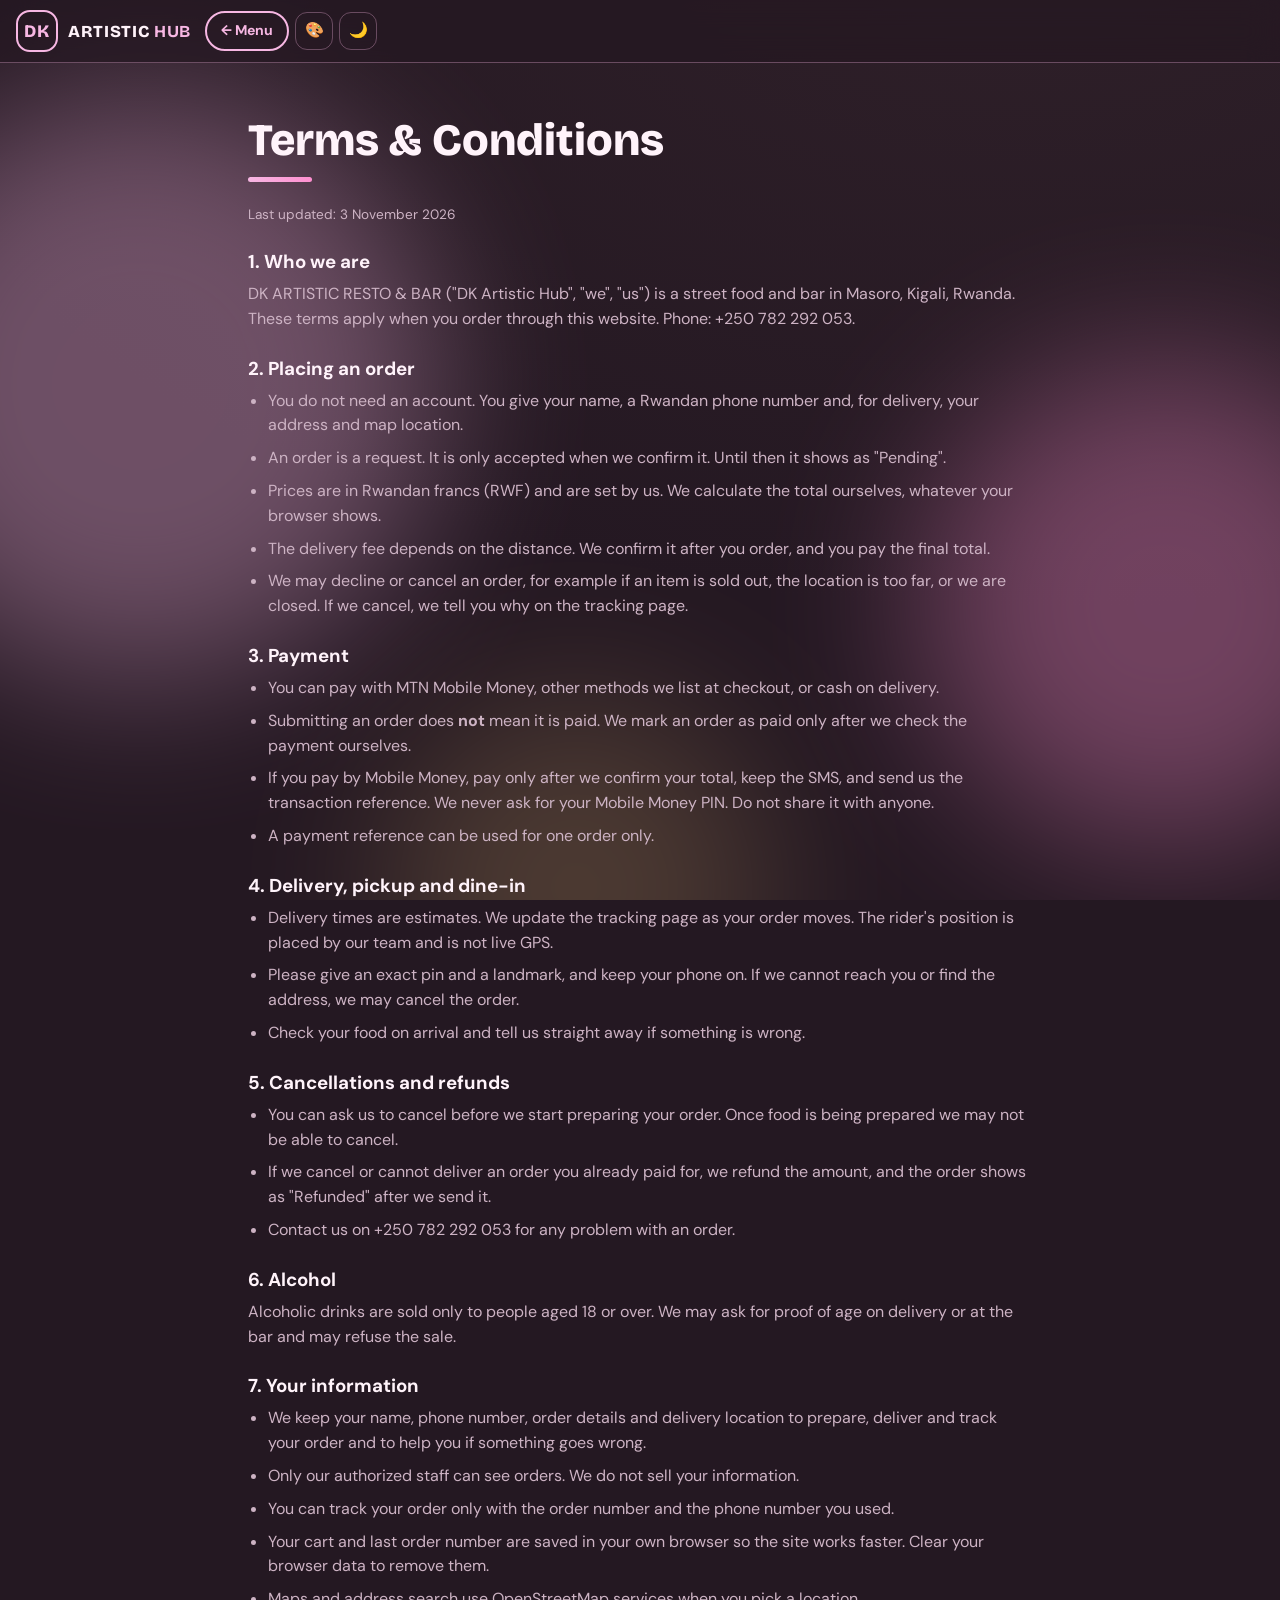
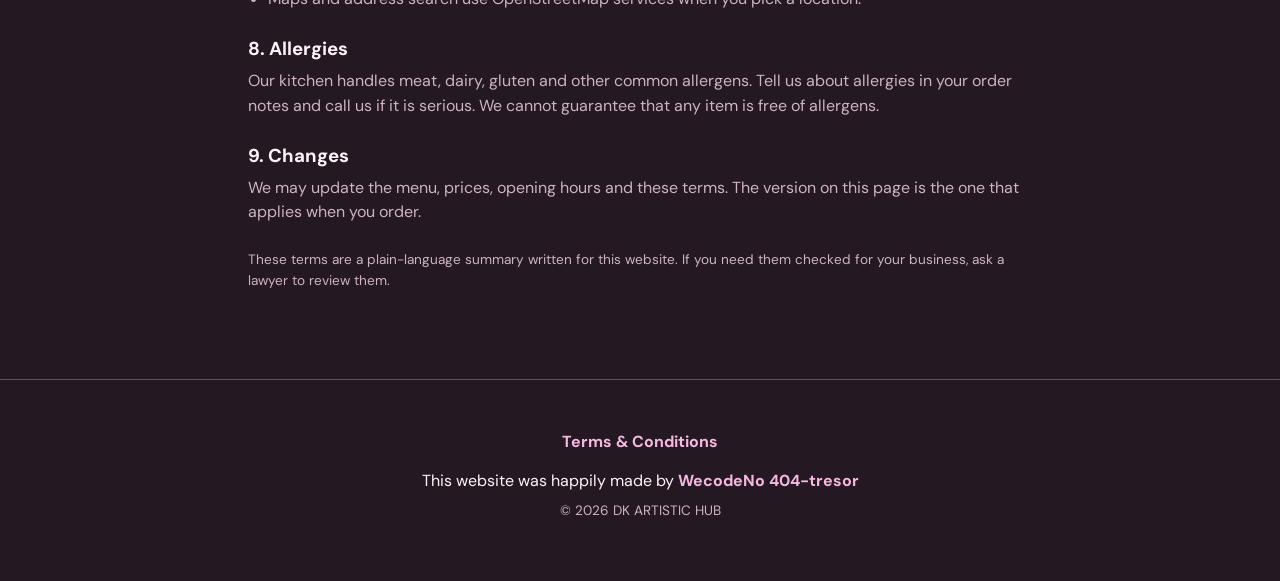
==== terms.html @ 1eac018a "Move site files to repo root" ====
<!doctype html>
<html lang="en" data-theme="dark" data-vibe="plum">
<head>
<meta charset="utf-8">
<meta name="viewport" content="width=device-width, initial-scale=1, viewport-fit=cover">
<title>Terms &amp; Conditions - DK ARTISTIC HUB</title>
<meta name="description" content="Terms and conditions for ordering from DK Artistic Hub, Masoro, Kigali.">
<meta name="theme-color" content="#4d3844">
<link rel="icon" href="icon.svg" type="image/svg+xml">
<link rel="preconnect" href="https://fonts.googleapis.com">
<link rel="preconnect" href="https://fonts.gstatic.com" crossorigin>
<link href="https://fonts.googleapis.com/css2?family=Bricolage+Grotesque:wght@600;800&family=DM+Sans:wght@400;500;700&display=swap" rel="stylesheet">
<link rel="stylesheet" href="assets/app.css">
<style>.legal h3{margin:22px 0 6px}.legal p,.legal li{color:var(--muted);margin-bottom:8px}.legal ul{padding-left:20px}</style>
</head>
<body style="padding-bottom:30px">
<div class="bg" aria-hidden="true"><i></i><i></i><i></i></div>
<header class="top">
  <a class="brand" href="index.html" aria-label="Back to the menu"><span class="logo">DK</span><span class="brand-name">ARTISTIC <b>HUB</b></span></a>
  <div class="tools">
    <a class="btn ghost sm" href="index.html">&larr; Menu</a>
    <button class="tool" id="vibeBtn" aria-label="Change vibe">&#127912;</button>
    <button class="tool" id="themeBtn" aria-label="Toggle dark or light">&#127769;</button>
  </div>
</header>

<main class="sec legal" style="max-width:820px">
  <h2>Terms &amp; Conditions</h2>
  <p class="muted small">Last updated: 3 November 2026</p>

  <h3>1. Who we are</h3>
  <p>DK ARTISTIC RESTO &amp; BAR ("DK Artistic Hub", "we", "us") is a street food and bar in Masoro, Kigali, Rwanda. These terms apply when you order through this website. Phone: +250 782 292 053.</p>

  <h3>2. Placing an order</h3>
  <ul>
    <li>You do not need an account. You give your name, a Rwandan phone number and, for delivery, your address and map location.</li>
    <li>An order is a request. It is only accepted when we confirm it. Until then it shows as "Pending".</li>
    <li>Prices are in Rwandan francs (RWF) and are set by us. We calculate the total ourselves, whatever your browser shows.</li>
    <li>The delivery fee depends on the distance. We confirm it after you order, and you pay the final total.</li>
    <li>We may decline or cancel an order, for example if an item is sold out, the location is too far, or we are closed. If we cancel, we tell you why on the tracking page.</li>
  </ul>

  <h3>3. Payment</h3>
  <ul>
    <li>You can pay with MTN Mobile Money, other methods we list at checkout, or cash on delivery.</li>
    <li>Submitting an order does <b>not</b> mean it is paid. We mark an order as paid only after we check the payment ourselves.</li>
    <li>If you pay by Mobile Money, pay only after we confirm your total, keep the SMS, and send us the transaction reference. We never ask for your Mobile Money PIN. Do not share it with anyone.</li>
    <li>A payment reference can be used for one order only.</li>
  </ul>

  <h3>4. Delivery, pickup and dine-in</h3>
  <ul>
    <li>Delivery times are estimates. We update the tracking page as your order moves. The rider's position is placed by our team and is not live GPS.</li>
    <li>Please give an exact pin and a landmark, and keep your phone on. If we cannot reach you or find the address, we may cancel the order.</li>
    <li>Check your food on arrival and tell us straight away if something is wrong.</li>
  </ul>

  <h3>5. Cancellations and refunds</h3>
  <ul>
    <li>You can ask us to cancel before we start preparing your order. Once food is being prepared we may not be able to cancel.</li>
    <li>If we cancel or cannot deliver an order you already paid for, we refund the amount, and the order shows as "Refunded" after we send it.</li>
    <li>Contact us on +250 782 292 053 for any problem with an order.</li>
  </ul>

  <h3>6. Alcohol</h3>
  <p>Alcoholic drinks are sold only to people aged 18 or over. We may ask for proof of age on delivery or at the bar and may refuse the sale.</p>

  <h3>7. Your information</h3>
  <ul>
    <li>We keep your name, phone number, order details and delivery location to prepare, deliver and track your order and to help you if something goes wrong.</li>
    <li>Only our authorized staff can see orders. We do not sell your information.</li>
    <li>You can track your order only with the order number and the phone number you used.</li>
    <li>Your cart and last order number are saved in your own browser so the site works faster. Clear your browser data to remove them.</li>
    <li>Maps and address search use OpenStreetMap services when you pick a location.</li>
  </ul>

  <h3>8. Allergies</h3>
  <p>Our kitchen handles meat, dairy, gluten and other common allergens. Tell us about allergies in your order notes and call us if it is serious. We cannot guarantee that any item is free of allergens.</p>

  <h3>9. Changes</h3>
  <p>We may update the menu, prices, opening hours and these terms. The version on this page is the one that applies when you order.</p>

  <p class="muted small" style="margin-top:24px">These terms are a plain-language summary written for this website. If you need them checked for your business, ask a lawyer to review them.</p>
</main>

<footer class="foot">
  <p><a href="terms.html" style="color:var(--accent);font-weight:700">Terms &amp; Conditions</a></p>
  <p class="made">This website was happily made by <b id="creditName"></b></p>
  <p class="muted small">&copy; <span id="year"></span> DK ARTISTIC HUB</p>
</footer>
<div class="toast" id="toast" role="status"></div>
<script src="assets/core.js"></script>
</body>
</html>
---- assets/app.css ----
/* ===== DK ARTISTIC HUB - plum + pink, 3D depth + motion ===== */
:root{
  --bg:#241822; --bg2:#2f2029; --surface:#4d3844; --card:rgba(77,56,68,.55);
  --text:#fff3fa; --muted:#cdb3c4; --accent:#f7b7e3; --accent2:#ff8fd0;
  --gold:#ffd27a; --mint:#8ff0c4; --danger:#ff7b8f; --line:rgba(247,183,227,.32);
  --on-accent:#2a1a25; --shadow:0 18px 50px rgba(0,0,0,.35);
  --r:22px; --fs:100%; --fw:170px;
  --display:'Bricolage Grotesque','DM Sans',system-ui,sans-serif;
  --body:'DM Sans',system-ui,-apple-system,'Segoe UI',Roboto,sans-serif;
}
[data-theme="light"]{
  --bg:#fff6fb; --bg2:#ffeaf5; --surface:#ffffff; --card:rgba(255,255,255,.88);
  --text:#3a2733; --muted:#7d6573; --accent:#b83a86; --accent2:#e0559f;
  --gold:#a87000; --mint:#0f9d6a; --danger:#c0233f; --line:rgba(184,58,134,.3);
  --on-accent:#ffffff; --shadow:0 18px 40px rgba(120,50,90,.15);
}
[data-vibe="sunset"]{--accent:#ffb36b;--accent2:#ff6f91;--line:rgba(255,179,107,.35);--surface:#4a3030;--bg:#241615;--bg2:#2f1c1a;--card:rgba(74,48,48,.55)}
[data-vibe="neon"]{--accent:#7dffd0;--accent2:#5cd6ff;--line:rgba(125,255,208,.35);--surface:#253b46;--bg:#0f1c24;--bg2:#15262f;--card:rgba(37,59,70,.55);--on-accent:#06231a}
[data-theme="light"][data-vibe="sunset"]{--accent:#c4561a;--accent2:#d93b64;--line:rgba(196,86,26,.3);--bg:#fff7f0;--bg2:#ffe9d9;--surface:#fff;--card:rgba(255,255,255,.88);--on-accent:#fff}
[data-theme="light"][data-vibe="neon"]{--accent:#0b8f6a;--accent2:#0a7fb0;--line:rgba(11,143,106,.3);--bg:#f1fffb;--bg2:#dcfaf0;--surface:#fff;--card:rgba(255,255,255,.88);--on-accent:#fff}

*{box-sizing:border-box;margin:0;padding:0}
html{scroll-behavior:smooth;font-size:var(--fs);-webkit-text-size-adjust:100%}
html.big{--fs:120%}
body{font-family:var(--body);background:var(--bg);color:var(--text);line-height:1.55;overflow-x:hidden;min-height:100vh;padding-bottom:84px}
img{max-width:100%;display:block}
a{color:inherit;text-decoration:none}
button{font:inherit;color:inherit;cursor:pointer;border:0;background:none}
:focus-visible{outline:3px solid var(--accent);outline-offset:3px;border-radius:10px}
.muted{color:var(--muted)} .small{font-size:.85rem} .center{text-align:center}
[hidden]{display:none!important}
.sr{position:absolute;width:1px;height:1px;overflow:hidden;clip:rect(0 0 0 0)}

/* animated background + time of day (4th dimension) */
.bg{position:fixed;inset:0;z-index:-1;overflow:hidden;background:radial-gradient(1200px 700px at 80% -10%,var(--bg2),var(--bg))}
.bg i{position:absolute;border-radius:50%;filter:blur(80px);opacity:.35;animation:drift 18s ease-in-out infinite alternate}
.bg i:nth-child(1){width:46vmax;height:46vmax;background:var(--accent);left:-12vmax;top:10vh}
.bg i:nth-child(2){width:38vmax;height:38vmax;background:var(--accent2);right:-10vmax;top:40vh;animation-delay:-6s}
.bg i:nth-child(3){width:30vmax;height:30vmax;background:var(--gold);left:30vw;bottom:-14vmax;animation-delay:-11s;opacity:.18}
[data-theme="light"] .bg i{opacity:.22}
[data-daypart="morning"] .bg i:nth-child(3){opacity:.34}
[data-daypart="evening"] .bg i:nth-child(2){opacity:.5}
[data-daypart="night"] .bg i{opacity:.22}
@keyframes drift{to{transform:translate(8vw,-6vh) scale(1.15)}}

/* preloader */
#preloader{position:fixed;inset:0;z-index:100;background:var(--bg);display:grid;place-content:center;gap:22px;justify-items:center;transition:opacity .5s,visibility .5s}
#preloader.done{opacity:0;visibility:hidden}
.pre-logo{width:96px;height:96px;border-radius:28px;border:3px solid var(--accent);display:grid;place-items:center;font:800 2.4rem var(--display);color:var(--accent);animation:pop 1s ease-in-out infinite alternate;box-shadow:0 0 40px var(--line)}
.pre-bar{width:160px;height:6px;border-radius:9px;background:var(--line);overflow:hidden}
.pre-bar span{display:block;height:100%;width:40%;background:var(--accent);border-radius:9px;animation:load 1s ease-in-out infinite}
@keyframes load{from{transform:translateX(-100%)}to{transform:translateX(260%)}}
@keyframes pop{from{transform:scale(.94) rotate(-4deg)}to{transform:scale(1.06) rotate(4deg)}}

/* header */
.top{position:sticky;top:0;z-index:40;display:flex;align-items:center;gap:14px;padding:10px 16px;background:color-mix(in srgb,var(--bg) 70%,transparent);backdrop-filter:blur(16px);-webkit-backdrop-filter:blur(16px);border-bottom:1px solid var(--line)}
.brand{display:flex;align-items:center;gap:10px;font:800 1.05rem var(--display);letter-spacing:.04em}
.brand b{color:var(--accent)}
.logo{width:42px;height:42px;border-radius:14px;border:2px solid var(--accent);display:grid;place-items:center;color:var(--accent);font:800 1.1rem var(--display);user-select:none}
.nav{display:none;margin-left:auto;gap:6px}
.nav a{padding:8px 14px;border-radius:99px;font-weight:500;color:var(--muted);transition:.2s}
.nav a:hover{color:var(--text);background:var(--card)}
.tools{display:flex;align-items:center;gap:6px;margin-left:auto}
.tool{width:38px;height:38px;border-radius:12px;border:1.5px solid var(--line);display:grid;place-items:center;font-size:.95rem;font-weight:700;transition:.2s}
.tool:hover{border-color:var(--accent);transform:translateY(-2px)}
.cart-btn{display:none;padding:9px 16px;border-radius:99px;background:var(--accent);color:var(--on-accent);font-weight:700}
.bump{animation:bump .4s}
@keyframes bump{40%{transform:scale(1.18)}}
@media(min-width:860px){.nav{display:flex}.tools{margin-left:0}.cart-btn{display:inline-flex;gap:6px}}

/* buttons / inputs */
.btn{display:inline-flex;align-items:center;justify-content:center;gap:8px;padding:13px 24px;border-radius:99px;font-weight:700;border:2px solid var(--accent);transition:transform .2s,box-shadow .2s,background .2s;min-height:48px;text-align:center}
.btn.primary{background:linear-gradient(135deg,var(--accent),var(--accent2));color:var(--on-accent);border-color:transparent;box-shadow:0 8px 24px var(--line)}
.btn.primary:hover{transform:translateY(-3px);box-shadow:0 14px 32px var(--line)}
.btn.ghost{color:var(--accent)} .btn.ghost:hover{background:var(--accent);color:var(--on-accent);transform:translateY(-3px)}
.btn.danger{border-color:var(--danger);color:var(--danger)} .btn.danger:hover{background:var(--danger);color:#fff}
.btn.wide{width:100%} .btn.sm{min-height:38px;padding:7px 14px;font-size:.88rem}
.btn[disabled]{opacity:.5;cursor:not-allowed;transform:none!important}
.pill{display:inline-block;padding:7px 16px;border-radius:99px;border:1.5px solid var(--line);background:var(--card);font-weight:700;font-size:.9rem}
input,textarea,select{width:100%;padding:13px 16px;border-radius:16px;border:1.5px solid var(--line);background:var(--card);color:var(--text);font:inherit;transition:border-color .2s,box-shadow .2s}
select option{color:#222}
input:focus,textarea:focus,select:focus{outline:none;border-color:var(--accent);box-shadow:0 0 0 4px var(--line)}
input[type=checkbox],input[type=radio]{width:auto;accent-color:var(--accent)}
label{display:block;font-weight:700;margin:14px 0 6px}
label.inline{display:flex;align-items:center;gap:8px;font-weight:600;margin:8px 0}

/* hero + 3D scene */
.hero{position:relative;min-height:92vh;display:grid;place-items:center;padding:36px 16px 24px;text-align:center;overflow:hidden}
.hero-in{max-width:760px;position:relative;z-index:3}
.hero h1{font:800 clamp(2.3rem,8.5vw,5rem)/1.02 var(--display);margin:14px 0}
.hero h1 span{display:block}
.rot{color:var(--accent);min-height:1.1em;transition:opacity .3s,transform .3s}
.rot.out{opacity:0;transform:translateY(14px)}
.lead{font-size:clamp(1.02rem,2.6vw,1.25rem);color:var(--muted);max-width:560px;margin:0 auto 22px}
.cta{display:flex;gap:12px;justify-content:center;flex-wrap:wrap}
.scene{position:relative;height:300px;margin:6px auto 0;max-width:760px;perspective:1100px;touch-action:pan-y;cursor:grab;user-select:none;-webkit-user-select:none}
.scene:active{cursor:grabbing}
.stage{position:absolute;inset:0;transform-style:preserve-3d;transform:rotateX(calc(-7deg + var(--tx,0deg))) rotateY(var(--ty,0deg));transition:transform .12s linear}
.ring{position:absolute;left:50%;top:50%;width:0;height:0;transform-style:preserve-3d}
.face{position:absolute;width:var(--fw);height:230px;left:calc(var(--fw) / -2);top:-115px;border-radius:22px;border:2px solid var(--line);background:linear-gradient(160deg,var(--surface),var(--bg2));box-shadow:0 18px 40px rgba(0,0,0,.35);display:flex;flex-direction:column;align-items:center;justify-content:center;gap:6px;padding:12px;text-align:center;backface-visibility:visible;overflow:hidden}
.face .fe{font-size:3.6rem;line-height:1;filter:drop-shadow(0 8px 10px rgba(0,0,0,.35))}
.face img{width:100%;height:110px;object-fit:cover;border-radius:14px}
.face h4{font:800 1rem var(--display);line-height:1.15}
.face .price{font-size:.95rem}
.face .add{padding:7px 14px;min-height:36px;font-size:.85rem}
.float{position:absolute;font-size:2.2rem;opacity:.9;animation:float 6s ease-in-out infinite;filter:drop-shadow(0 8px 12px rgba(0,0,0,.3));z-index:1;transition:transform .2s linear;will-change:transform}
.f1{left:5%;top:14%}.f2{right:7%;top:18%;animation-delay:-1.5s}.f3{left:9%;bottom:16%;animation-delay:-3s;font-size:2.6rem}
.f4{right:10%;bottom:20%;animation-delay:-4.5s;font-size:2.6rem}.f5{left:44%;top:5%;animation-delay:-2s;font-size:1.8rem}
@keyframes float{50%{margin-top:-22px;rotate:8deg}}
.live{display:flex;flex-wrap:wrap;justify-content:center;gap:10px;margin-top:20px}
.chip-info{padding:8px 14px;border-radius:99px;background:var(--card);border:1px solid var(--line);font-size:.9rem}
.dot{display:inline-block;width:10px;height:10px;border-radius:50%;background:var(--mint);margin-right:6px;box-shadow:0 0 0 0 var(--mint);animation:ping 1.8s infinite}
.dot.off{background:var(--danger);animation:none}
@keyframes ping{70%{box-shadow:0 0 0 10px transparent}100%{box-shadow:0 0 0 0 transparent}}

/* ticker */
.ticker{overflow:hidden;border-block:1.5px solid var(--line);background:var(--card);transform:rotate(-1.2deg);margin:10px -10px 30px}
.ticker-in{display:flex;gap:46px;width:max-content;padding:14px 0;font:800 1.1rem var(--display);letter-spacing:.08em;animation:marq 26s linear infinite;white-space:nowrap}
@keyframes marq{to{transform:translateX(-50%)}}

/* sections */
.sec{max-width:1160px;margin:0 auto;padding:50px 18px}
.sec h2{font:800 clamp(1.8rem,5vw,2.8rem) var(--display);margin-bottom:22px}
.sec h2::after{content:"";display:block;width:64px;height:5px;border-radius:9px;background:linear-gradient(90deg,var(--accent),var(--accent2));margin-top:10px}
.reveal{opacity:0;transform:translateY(28px);transition:opacity .7s,transform .7s}
.reveal.in{opacity:1;transform:none}

/* menu */
.menu-tools{display:grid;gap:14px;margin-bottom:22px}
.cats{display:flex;gap:8px;overflow-x:auto;padding-bottom:6px;scrollbar-width:none}
.cats::-webkit-scrollbar{display:none}
.cat{flex:none;padding:10px 18px;border-radius:99px;border:1.5px solid var(--line);background:var(--card);font-weight:600;transition:.2s}
.cat:hover{border-color:var(--accent)}
.cat.on{background:var(--accent);color:var(--on-accent);border-color:transparent}
.card{background:var(--card);border:2px solid var(--line);border-radius:var(--r);padding:22px;backdrop-filter:blur(10px);-webkit-backdrop-filter:blur(10px);box-shadow:var(--shadow)}
.grid{display:grid;gap:18px;grid-template-columns:repeat(auto-fill,minmax(240px,1fr))}
.item{position:relative;display:flex;flex-direction:column;padding:0;overflow:hidden;transform:perspective(900px) rotateX(var(--rx,0)) rotateY(var(--ry,0));transition:transform .15s,border-color .25s,box-shadow .25s;animation:cardIn .5s both}
.item:hover{border-color:var(--accent);box-shadow:0 20px 50px var(--line)}
@keyframes cardIn{from{opacity:0;transform:translateY(20px) scale(.97)}}
.media{height:150px;display:grid;place-items:center;font-size:4.2rem;background:linear-gradient(135deg,var(--surface),transparent);overflow:hidden}
.media img{width:100%;height:100%;object-fit:cover}
.media span{transition:transform .35s;display:inline-block}
.item:hover .media span{transform:scale(1.25) rotate(-8deg)}
.tag{position:absolute;top:12px;left:12px;padding:5px 12px;border-radius:99px;background:var(--gold);color:#2a1a25;font-weight:800;font-size:.75rem;z-index:2}
.item-body{padding:16px 18px 18px;display:flex;flex-direction:column;gap:6px;flex:1}
.item h3{font:800 1.15rem var(--display)}
.item p{color:var(--muted);font-size:.9rem;flex:1}
.price-row{display:flex;align-items:center;justify-content:space-between;gap:10px;margin-top:10px}
.price{font:800 1.15rem var(--display);color:var(--accent)}
.add{padding:10px 18px;border-radius:99px;background:var(--accent);color:var(--on-accent);font-weight:700;min-height:44px;transition:.2s}
.add:hover{transform:scale(1.07)}
.add[disabled]{opacity:.5;cursor:not-allowed;background:var(--line)}
.stepper{display:flex;align-items:center;gap:6px}
.stepper button{width:40px;height:40px;border-radius:50%;border:2px solid var(--accent);font-weight:800;font-size:1.1rem;transition:.15s}
.stepper button:hover{background:var(--accent);color:var(--on-accent)}
.stepper b{min-width:26px;text-align:center}
.empty{grid-column:1/-1;text-align:center;padding:40px;color:var(--muted)}
.skel{height:260px;border-radius:var(--r);background:linear-gradient(100deg,var(--card) 30%,var(--surface) 50%,var(--card) 70%);background-size:300% 100%;animation:sh 1.3s infinite}
@keyframes sh{to{background-position:-100% 0}}

/* fun / bento */
.bento{display:grid;gap:18px;grid-template-columns:1fr}
.bento.three{grid-template-columns:1fr}
@media(min-width:760px){.bento{grid-template-columns:1fr 1fr}.bento.three{grid-template-columns:repeat(3,1fr)}}
.moods{display:grid;grid-template-columns:1fr 1fr;gap:10px;margin:16px 0}
.moods button{padding:14px;border-radius:16px;border:1.5px solid var(--line);font-weight:700;transition:.2s;min-height:52px}
.moods button:hover,.moods button.on{background:var(--accent);color:var(--on-accent);transform:translateY(-3px) rotate(-1deg)}
.result-card{display:grid;place-content:center;text-align:center;gap:10px;min-height:260px}
.dice{font-size:4rem}
.pick{animation:cardIn .5s both;display:grid;gap:8px;justify-items:center}
.pick .big{font-size:4.5rem;animation:float 3s ease-in-out infinite}
.pick h3{font:800 1.5rem var(--display)}
.steps{display:grid;gap:18px;grid-template-columns:repeat(auto-fit,minmax(230px,1fr));margin-bottom:22px}
.step b{display:inline-grid;place-items:center;width:44px;height:44px;border-radius:14px;background:var(--accent);color:var(--on-accent);font:800 1.3rem var(--display);margin-bottom:10px}
.step h3,.card h3{font:800 1.2rem var(--display);margin-bottom:6px}
.step p{color:var(--muted)}
.code{display:inline-block;padding:12px 20px;border-radius:16px;background:var(--bg);border:2px solid var(--accent);color:var(--accent);font:800 clamp(1.3rem,5vw,2rem) ui-monospace,Menlo,Consolas,monospace;letter-spacing:.04em;margin:6px 0 10px;user-select:all}
.pay{display:flex;flex-wrap:wrap;gap:20px;align-items:center;justify-content:space-between;border-style:dashed}
.pay-btns,.row{display:flex;gap:10px;flex-wrap:wrap}
.card .btn{margin-top:12px}
.mapbox{height:260px;border-radius:18px;overflow:hidden;border:2px solid var(--line);margin-top:10px}
[data-theme="dark"] .leaflet-tile-pane{filter:invert(1) hue-rotate(180deg) brightness(.9) contrast(.9)}
.pin{background:none;border:0}
.pin span{display:grid;place-items:center;width:38px;height:38px;border-radius:50% 50% 50% 0;transform:rotate(-45deg);background:var(--accent);border:2px solid #fff;box-shadow:0 6px 14px rgba(0,0,0,.4)}
.pin em{font-style:normal;transform:rotate(45deg);font-size:1.1rem;line-height:1}
.foot{text-align:center;padding:50px 18px 30px;border-top:1.5px solid var(--line);margin-top:30px}
.foot-brand{font:800 1.4rem var(--display);letter-spacing:.06em} .foot-brand b,.made b{color:var(--accent)}
.made{margin:14px 0 6px}

/* floating cart bar */
.fab{position:fixed;left:50%;bottom:16px;transform:translate(-50%,120px);z-index:35;display:flex;align-items:center;gap:10px;padding:14px 24px;border-radius:99px;background:linear-gradient(135deg,var(--accent),var(--accent2));color:var(--on-accent);font-weight:700;box-shadow:0 14px 40px rgba(0,0,0,.4);transition:transform .4s cubic-bezier(.2,1.4,.4,1)}
.fab.show{transform:translate(-50%,0)}
.fab span{background:var(--on-accent);color:var(--accent);min-width:26px;height:26px;border-radius:99px;display:grid;place-items:center;font-size:.85rem}
@media(min-width:860px){.fab{display:none}body{padding-bottom:0}}

/* drawer */
.overlay{position:fixed;inset:0;background:rgba(0,0,0,.55);opacity:0;visibility:hidden;transition:.3s;z-index:60}
.overlay.on{opacity:1;visibility:visible}
.drawer{position:fixed;top:0;right:0;bottom:0;width:min(480px,100%);background:var(--bg);border-left:2px solid var(--line);z-index:70;transform:translateX(105%);transition:transform .4s cubic-bezier(.2,.9,.3,1);display:flex;flex-direction:column}
.drawer.wide{width:min(720px,100%)}
.drawer.on{transform:none}
.drawer-head{display:flex;justify-content:space-between;align-items:center;gap:10px;padding:16px 20px;border-bottom:1px solid var(--line)}
.drawer-head h3{font:800 1.35rem var(--display)}
.x{width:40px;height:40px;border-radius:12px;border:1.5px solid var(--line);font-size:1rem;flex:none}
.drawer-body{flex:1;overflow-y:auto;padding:16px 20px 30px;-webkit-overflow-scrolling:touch}
.line{display:grid;grid-template-columns:44px 1fr auto;gap:12px;align-items:center;padding:12px 0;border-bottom:1px dashed var(--line)}
.line .e{font-size:2rem;text-align:center}
.line h4{font-weight:700} .line p{color:var(--muted);font-size:.85rem}
.seg{display:grid;grid-template-columns:repeat(3,1fr);gap:8px}
.seg button{padding:12px 6px;border-radius:14px;border:1.5px solid var(--line);font-weight:600;transition:.2s}
.seg button.on{background:var(--accent);color:var(--on-accent);border-color:transparent}
.total-row{display:flex;justify-content:space-between;font-size:1.2rem;margin-top:18px;padding-top:12px;border-top:2px solid var(--line)}
.total-row b{color:var(--accent);font-family:var(--display)}
.err{color:var(--danger);font-weight:700;min-height:1.4em;margin:10px 0}
.ok-note{color:var(--mint);font-weight:700}
.cart-empty{text-align:center;padding:50px 10px;color:var(--muted)} .cart-empty div{font-size:3.4rem;margin-bottom:10px}
.suggest{display:grid;gap:4px;margin-top:6px}
.suggest button{text-align:left;padding:10px 12px;border-radius:12px;border:1px solid var(--line);background:var(--card);font-size:.88rem}
.suggest button:hover{border-color:var(--accent)}
.paymeth{display:flex;gap:10px;align-items:flex-start;padding:12px;border:1.5px solid var(--line);border-radius:14px;margin-top:8px;cursor:pointer}
.paymeth.on{border-color:var(--accent);background:var(--card)}
.paymeth b{display:block}.paymeth small{color:var(--muted)}
.done{text-align:center;display:grid;gap:12px;justify-items:center;padding-top:10px}
.done-emoji{font-size:4.2rem;animation:pop 1s ease-in-out infinite alternate}
.done h3{font:800 1.7rem var(--display)} .ref{font:800 1.2rem var(--display);color:var(--gold)}
.box{width:100%;text-align:left;padding:14px;border:1.5px dashed var(--line);border-radius:16px}

/* toast / confetti */
.toast{position:fixed;left:50%;top:78px;transform:translate(-50%,-30px);padding:12px 22px;border-radius:99px;background:var(--accent);color:var(--on-accent);font-weight:700;opacity:0;pointer-events:none;transition:.35s;z-index:90;max-width:90vw;text-align:center}
.toast.on{opacity:1;transform:translate(-50%,0)}
#confetti{position:fixed;inset:0;pointer-events:none;z-index:95;width:100%;height:100%}

/* status chips + tracker */
.chip{display:inline-block;padding:4px 12px;border-radius:99px;font-size:.78rem;font-weight:800;border:1.5px solid var(--line);white-space:nowrap}
.c-pending,.c-unpaid{color:var(--gold);border-color:var(--gold)}
.c-confirmed,.c-preparing,.c-pending_verification{color:var(--accent);border-color:var(--accent)}
.c-ready,.c-out_for_delivery{color:var(--mint);border-color:var(--mint)}
.c-delivered,.c-paid{background:var(--mint);color:#06231a;border-color:transparent}
.c-cancelled,.c-failed,.c-refunded{color:var(--danger);border-color:var(--danger)}
.track{display:grid;grid-template-columns:repeat(5,1fr);gap:0;margin:22px 0;position:relative}
.track .st{text-align:center;position:relative;font-size:.78rem;font-weight:700;color:var(--muted)}
.track .st i{display:grid;place-items:center;width:44px;height:44px;margin:0 auto 8px;border-radius:50%;border:2px solid var(--line);background:var(--bg);font-style:normal;font-size:1.2rem;position:relative;z-index:1;transition:.4s}
.track .st::before{content:"";position:absolute;top:21px;left:-50%;width:100%;height:4px;background:var(--line)}
.track .st:first-child::before{display:none}
.track .st.done::before{background:var(--accent)}
.track .st.done i{background:var(--accent);border-color:var(--accent);color:var(--on-accent)}
.track .st.now i{border-color:var(--accent);animation:ping2 1.6s infinite}
.track .st.now{color:var(--text)}
@keyframes ping2{70%{box-shadow:0 0 0 12px transparent}0%{box-shadow:0 0 0 0 var(--accent)}}
.tl{list-style:none;border-left:3px solid var(--line);margin-left:8px;padding-left:16px}
.tl li{position:relative;padding:6px 0 12px}
.tl li::before{content:"";position:absolute;left:-23px;top:12px;width:11px;height:11px;border-radius:50%;background:var(--accent)}
.kv{display:grid;grid-template-columns:auto 1fr;gap:6px 14px;font-size:.95rem}
.kv dt{color:var(--muted)} .kv dd{font-weight:600;word-break:break-word}

/* admin */
.admin-wrap{max-width:1200px;margin:0 auto;padding:18px}
.tabs{display:flex;gap:8px;overflow-x:auto;margin:14px 0 18px}
.tabs button{padding:10px 20px;border-radius:99px;border:1.5px solid var(--line);font-weight:700;flex:none}
.tabs button.on{background:var(--accent);color:var(--on-accent);border-color:transparent}
.stats{display:grid;grid-template-columns:repeat(auto-fill,minmax(150px,1fr));gap:12px;margin-bottom:18px}
.stat{padding:14px;border-radius:18px;border:1.5px solid var(--line);background:var(--card);text-align:left;transition:.2s}
.stat:hover{border-color:var(--accent);transform:translateY(-3px)}
.stat b{display:block;font:800 1.7rem var(--display);color:var(--accent)}
.stat span{font-size:.82rem;color:var(--muted)}
.filters{display:grid;gap:10px;grid-template-columns:repeat(auto-fit,minmax(150px,1fr));margin-bottom:14px}
.filters label{margin:0 0 4px;font-size:.8rem;color:var(--muted)}
.orows{display:grid;gap:10px}
.orow{display:grid;grid-template-columns:1.2fr 1fr 1fr;gap:6px 12px;align-items:center;padding:14px;border-radius:18px;border:1.5px solid var(--line);background:var(--card);text-align:left;transition:.2s;width:100%}
.orow:hover{border-color:var(--accent);transform:translateX(3px)}
.orow b{font-family:var(--display)}
@media(min-width:760px){.orow{grid-template-columns:1.1fr 1.3fr .9fr .8fr .9fr .9fr}}
.pager{display:flex;justify-content:space-between;align-items:center;margin-top:14px;gap:10px}
.sec-box{border:1.5px solid var(--line);border-radius:18px;padding:16px;margin-top:14px;background:var(--card)}
.sec-box h4{font:800 1.05rem var(--display);margin-bottom:8px}
.tbl{width:100%;border-collapse:collapse;font-size:.9rem}
.tbl td,.tbl th{padding:8px 6px;border-bottom:1px dashed var(--line);text-align:left}
.tbl td.r,.tbl th.r{text-align:right}
.plist{display:grid;gap:10px}
.prow{display:grid;grid-template-columns:56px 1fr;gap:6px 12px;align-items:center;padding:12px;border:1.5px solid var(--line);border-radius:16px;background:var(--card)}
.prow .th{width:56px;height:56px;border-radius:14px;display:grid;place-items:center;font-size:1.8rem;background:var(--surface);overflow:hidden}
.prow .th img{width:100%;height:100%;object-fit:cover}
.prow .acts{grid-column:1/-1;display:flex;gap:8px;flex-wrap:wrap;align-items:center}
.grid2{display:grid;grid-template-columns:1fr 1fr;gap:10px}
.login{max-width:420px;margin:8vh auto;padding:0 16px}
.modal{position:fixed;inset:0;z-index:80;display:grid;place-items:center;padding:14px;background:rgba(0,0,0,.6)}
.modal .card{width:min(560px,100%);max-height:92vh;overflow:auto;background:var(--bg)}

@media(max-width:560px){.float{font-size:1.6rem}.f5{display:none}.brand-name{font-size:.9rem}.tool{width:34px;height:34px}.tools{gap:4px}:root{--fw:132px}.scene{height:270px}.face{height:206px;top:-103px}.track .st{font-size:.68rem}.track .st i{width:36px;height:36px}.track .st::before{top:17px}}
@media(max-width:380px){.brand-name{display:none}}
@media(prefers-reduced-motion:reduce){
  *,*::before,*::after{animation-duration:.01ms!important;animation-iteration-count:1!important;transition-duration:.01ms!important;scroll-behavior:auto!important}
  .reveal{opacity:1;transform:none}
}

/* touch screens: no sticky hover after a tap */
@media (hover:none){
  .btn.primary:hover,.btn.ghost:hover,.btn.danger:hover,.tool:hover,.stat:hover,.orow:hover,.add:hover,.item:hover{transform:none}
  .btn.ghost:hover{background:transparent;color:var(--accent)}
  .btn.danger:hover{background:transparent;color:var(--danger)}
  .stepper button:hover{background:transparent;color:inherit}
  .cat:hover{border-color:var(--line)}
  .moods button:hover:not(.on){background:transparent;color:inherit;transform:none}
}
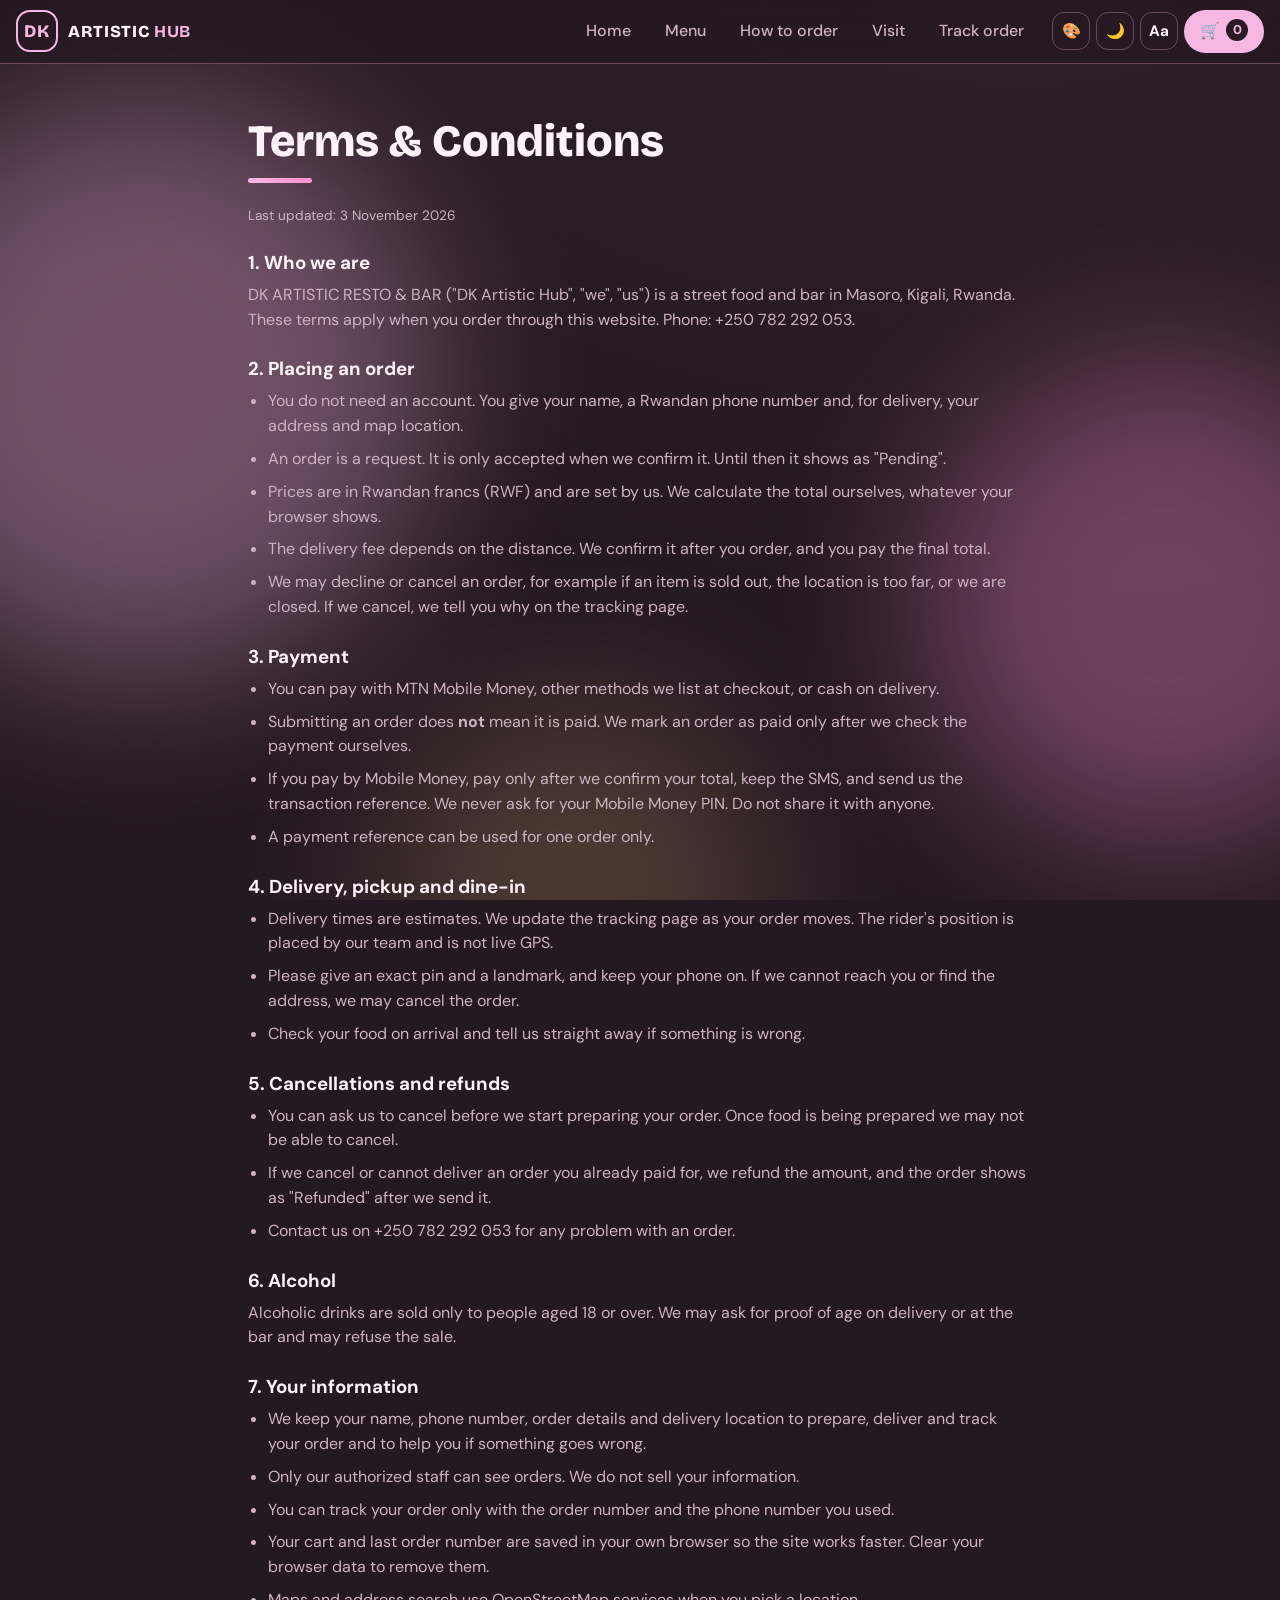
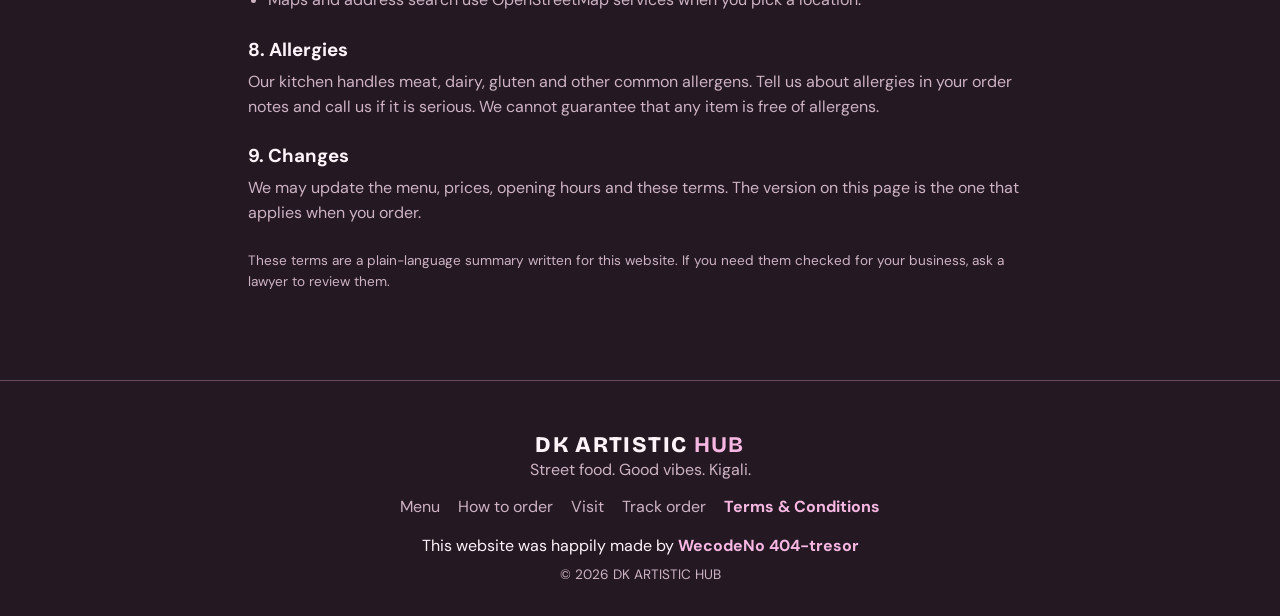
==== commit c6354546: "Multi-page site and photo folder" ====
--- a/terms.html
+++ b/terms.html
@@ -13,16 +13,9 @@
 <link rel="stylesheet" href="assets/app.css">
 <style>.legal h3{margin:22px 0 6px}.legal p,.legal li{color:var(--muted);margin-bottom:8px}.legal ul{padding-left:20px}</style>
 </head>
-<body style="padding-bottom:30px">
+<body data-page="terms">
 <div class="bg" aria-hidden="true"><i></i><i></i><i></i></div>
-<header class="top">
-  <a class="brand" href="index.html" aria-label="Back to the menu"><span class="logo">DK</span><span class="brand-name">ARTISTIC <b>HUB</b></span></a>
-  <div class="tools">
-    <a class="btn ghost sm" href="index.html">&larr; Menu</a>
-    <button class="tool" id="vibeBtn" aria-label="Change vibe">&#127912;</button>
-    <button class="tool" id="themeBtn" aria-label="Toggle dark or light">&#127769;</button>
-  </div>
-</header>
+<div id="shell-head"></div>
 
 <main class="sec legal" style="max-width:820px">
   <h2>Terms &amp; Conditions</h2>
@@ -83,11 +76,7 @@
   <p class="muted small" style="margin-top:24px">These terms are a plain-language summary written for this website. If you need them checked for your business, ask a lawyer to review them.</p>
 </main>
 
-<footer class="foot">
-  <p><a href="terms.html" style="color:var(--accent);font-weight:700">Terms &amp; Conditions</a></p>
-  <p class="made">This website was happily made by <b id="creditName"></b></p>
-  <p class="muted small">&copy; <span id="year"></span> DK ARTISTIC HUB</p>
-</footer>
+<div id="shell-foot"></div>
 <div class="toast" id="toast" role="status"></div>
 <script src="assets/core.js"></script>
 </body>
--- a/assets/app.css
+++ b/assets/app.css
@@ -64,6 +64,8 @@
 .tool{width:38px;height:38px;border-radius:12px;border:1.5px solid var(--line);display:grid;place-items:center;font-size:.95rem;font-weight:700;transition:.2s}
 .tool:hover{border-color:var(--accent);transform:translateY(-2px)}
 .cart-btn{display:none;padding:9px 16px;border-radius:99px;background:var(--accent);color:var(--on-accent);font-weight:700}
+.nav a[aria-current=page]{color:var(--on-accent);background:var(--accent)}
+.cart-btn .cart-n{background:var(--on-accent);color:var(--accent);border-radius:99px;min-width:22px;height:22px;display:inline-grid;place-items:center;font-size:.8rem;padding:0 6px}
 .bump{animation:bump .4s}
 @keyframes bump{40%{transform:scale(1.18)}}
 @media(min-width:860px){.nav{display:flex}.tools{margin-left:0}.cart-btn{display:inline-flex;gap:6px}}
@@ -114,7 +116,7 @@
 @keyframes ping{70%{box-shadow:0 0 0 10px transparent}100%{box-shadow:0 0 0 0 transparent}}
 
 /* ticker */
-.ticker{overflow:hidden;border-block:1.5px solid var(--line);background:var(--card);transform:rotate(-1.2deg);margin:10px -10px 30px}
+.ticker{overflow:hidden;max-width:100vw;border-block:1.5px solid var(--line);background:var(--card);transform:rotate(-1.2deg);margin:10px -10px 30px}
 .ticker-in{display:flex;gap:46px;width:max-content;padding:14px 0;font:800 1.1rem var(--display);letter-spacing:.08em;animation:marq 26s linear infinite;white-space:nowrap}
 @keyframes marq{to{transform:translateX(-50%)}}
 
@@ -137,8 +139,10 @@
 .item{position:relative;display:flex;flex-direction:column;padding:0;overflow:hidden;transform:perspective(900px) rotateX(var(--rx,0)) rotateY(var(--ry,0));transition:transform .15s,border-color .25s,box-shadow .25s;animation:cardIn .5s both}
 .item:hover{border-color:var(--accent);box-shadow:0 20px 50px var(--line)}
 @keyframes cardIn{from{opacity:0;transform:translateY(20px) scale(.97)}}
-.media{height:150px;display:grid;place-items:center;font-size:4.2rem;background:linear-gradient(135deg,var(--surface),transparent);overflow:hidden}
-.media img{width:100%;height:100%;object-fit:cover}
+.media{aspect-ratio:4/3;display:grid;place-items:center;font-size:4.6rem;background:radial-gradient(circle at 30% 20%,var(--accent2),transparent 60%),linear-gradient(135deg,var(--surface),var(--bg2));overflow:hidden;position:relative}
+.media img{width:100%;height:100%;object-fit:cover;transition:transform .5s;animation:fadein .5s both}
+.item:hover .media img{transform:scale(1.07)}
+@keyframes fadein{from{opacity:0}}
 .media span{transition:transform .35s;display:inline-block}
 .item:hover .media span{transform:scale(1.25) rotate(-8deg)}
 .tag{position:absolute;top:12px;left:12px;padding:5px 12px;border-radius:99px;background:var(--gold);color:#2a1a25;font-weight:800;font-size:.75rem;z-index:2}
@@ -187,11 +191,6 @@
 .foot-brand{font:800 1.4rem var(--display);letter-spacing:.06em} .foot-brand b,.made b{color:var(--accent)}
 .made{margin:14px 0 6px}
 
-/* floating cart bar */
-.fab{position:fixed;left:50%;bottom:16px;transform:translate(-50%,120px);z-index:35;display:flex;align-items:center;gap:10px;padding:14px 24px;border-radius:99px;background:linear-gradient(135deg,var(--accent),var(--accent2));color:var(--on-accent);font-weight:700;box-shadow:0 14px 40px rgba(0,0,0,.4);transition:transform .4s cubic-bezier(.2,1.4,.4,1)}
-.fab.show{transform:translate(-50%,0)}
-.fab span{background:var(--on-accent);color:var(--accent);min-width:26px;height:26px;border-radius:99px;display:grid;place-items:center;font-size:.85rem}
-@media(min-width:860px){.fab{display:none}body{padding-bottom:0}}
 
 /* drawer */
 .overlay{position:fixed;inset:0;background:rgba(0,0,0,.55);opacity:0;visibility:hidden;transition:.3s;z-index:60}
@@ -203,8 +202,10 @@
 .drawer-head h3{font:800 1.35rem var(--display)}
 .x{width:40px;height:40px;border-radius:12px;border:1.5px solid var(--line);font-size:1rem;flex:none}
 .drawer-body{flex:1;overflow-y:auto;padding:16px 20px 30px;-webkit-overflow-scrolling:touch}
-.line{display:grid;grid-template-columns:44px 1fr auto;gap:12px;align-items:center;padding:12px 0;border-bottom:1px dashed var(--line)}
-.line .e{font-size:2rem;text-align:center}
+.line{display:grid;grid-template-columns:64px 1fr auto;gap:12px;align-items:center;padding:12px 0;border-bottom:1px dashed var(--line)}
+.line .th{width:64px;height:64px;border-radius:14px;overflow:hidden;display:grid;place-items:center;font-size:2rem;background:var(--surface)}
+.line .th img{width:100%;height:100%;object-fit:cover}
+.line.sm{grid-template-columns:52px 1fr auto}.line.sm .th{width:52px;height:52px;font-size:1.6rem}
 .line h4{font-weight:700} .line p{color:var(--muted);font-size:.85rem}
 .seg{display:grid;grid-template-columns:repeat(3,1fr);gap:8px}
 .seg button{padding:12px 6px;border-radius:14px;border:1.5px solid var(--line);font-weight:600;transition:.2s}
@@ -302,3 +303,40 @@
   .cat:hover{border-color:var(--line)}
   .moods button:hover:not(.on){background:transparent;color:inherit;transform:none}
 }
+
+/* ===== multi-page layout ===== */
+.page-head{max-width:1160px;margin:0 auto;padding:34px 18px 0}
+.page-head h1,.h1{font:800 clamp(2rem,6vw,3.2rem) var(--display);line-height:1.05;margin-bottom:8px}
+.page-head h1::after,.h1::after{content:"";display:block;width:64px;height:5px;border-radius:9px;background:linear-gradient(90deg,var(--accent),var(--accent2));margin-top:12px}
+.page-head p{color:var(--muted);max-width:620px;margin-top:10px}
+.h1{margin-bottom:22px}
+.cat-tiles{display:grid;grid-template-columns:repeat(auto-fit,minmax(150px,1fr));gap:14px}
+.cat-tile{display:grid;gap:4px;justify-items:center;text-align:center;padding:22px 12px;transition:transform .2s,border-color .2s}
+.cat-tile span{font-size:2.8rem;transition:transform .3s}
+.cat-tile b{font:800 1.05rem var(--display)} .cat-tile small{color:var(--muted)}
+.cat-tile:hover{border-color:var(--accent);transform:translateY(-4px)} .cat-tile:hover span{transform:scale(1.2) rotate(-6deg)}
+.linkcard{display:grid;gap:6px;transition:transform .2s,border-color .2s}
+.linkcard>span{font-size:2.4rem} .linkcard p{color:var(--muted)} .linkcard b{color:var(--accent)}
+.linkcard:hover{border-color:var(--accent);transform:translateY(-4px)}
+.pickpic{width:min(220px,70vw);aspect-ratio:4/3;border-radius:18px;overflow:hidden;border:2px solid var(--line)}
+.pickpic img{width:100%;height:100%;object-fit:cover}
+.mapbox.tall{height:360px;margin-top:18px}
+.co{display:grid;gap:22px;grid-template-columns:1fr;max-width:1100px;margin:0 auto}
+@media(min-width:900px){.co{grid-template-columns:1.45fr 1fr;align-items:start}.co aside{position:sticky;top:84px}}
+.co .card h3{margin-bottom:4px}
+.done-h{font:800 1.9rem var(--display)}
+.foot-links{display:flex;flex-wrap:wrap;gap:6px 18px;justify-content:center;margin:12px 0;color:var(--muted)}
+.foot-links a:hover{color:var(--accent)}
+
+/* mobile tab bar (replaces the old floating cart button) */
+.tabbar{position:fixed;left:0;right:0;bottom:0;z-index:45;display:grid;grid-template-columns:repeat(5,1fr);background:color-mix(in srgb,var(--bg) 90%,transparent);backdrop-filter:blur(16px);-webkit-backdrop-filter:blur(16px);border-top:1px solid var(--line);padding:6px 4px calc(6px + env(safe-area-inset-bottom))}
+.tabbar a{display:grid;justify-items:center;gap:1px;font-size:.7rem;font-weight:700;color:var(--muted);padding:6px 2px;border-radius:14px;position:relative}
+.tabbar .ti{font-size:1.35rem;line-height:1;transition:transform .2s}
+.tabbar a[aria-current=page]{color:var(--accent)} .tabbar a[aria-current=page] .ti{transform:translateY(-3px) scale(1.15)}
+.tab-n{position:absolute;top:0;left:55%;min-width:18px;height:18px;border-radius:99px;background:var(--accent2);color:var(--on-accent);font-size:.68rem;display:grid;place-items:center;padding:0 4px}
+@media(min-width:860px){.tabbar{display:none}body{padding-bottom:0}}
+body[data-page]{padding-bottom:84px}
+@media(min-width:860px){body[data-page]{padding-bottom:0}}
+
+/* the tilted ticker is wider than the screen on purpose; never let it cause sideways scrolling */
+html{overflow-x:hidden}main{overflow-x:clip}
